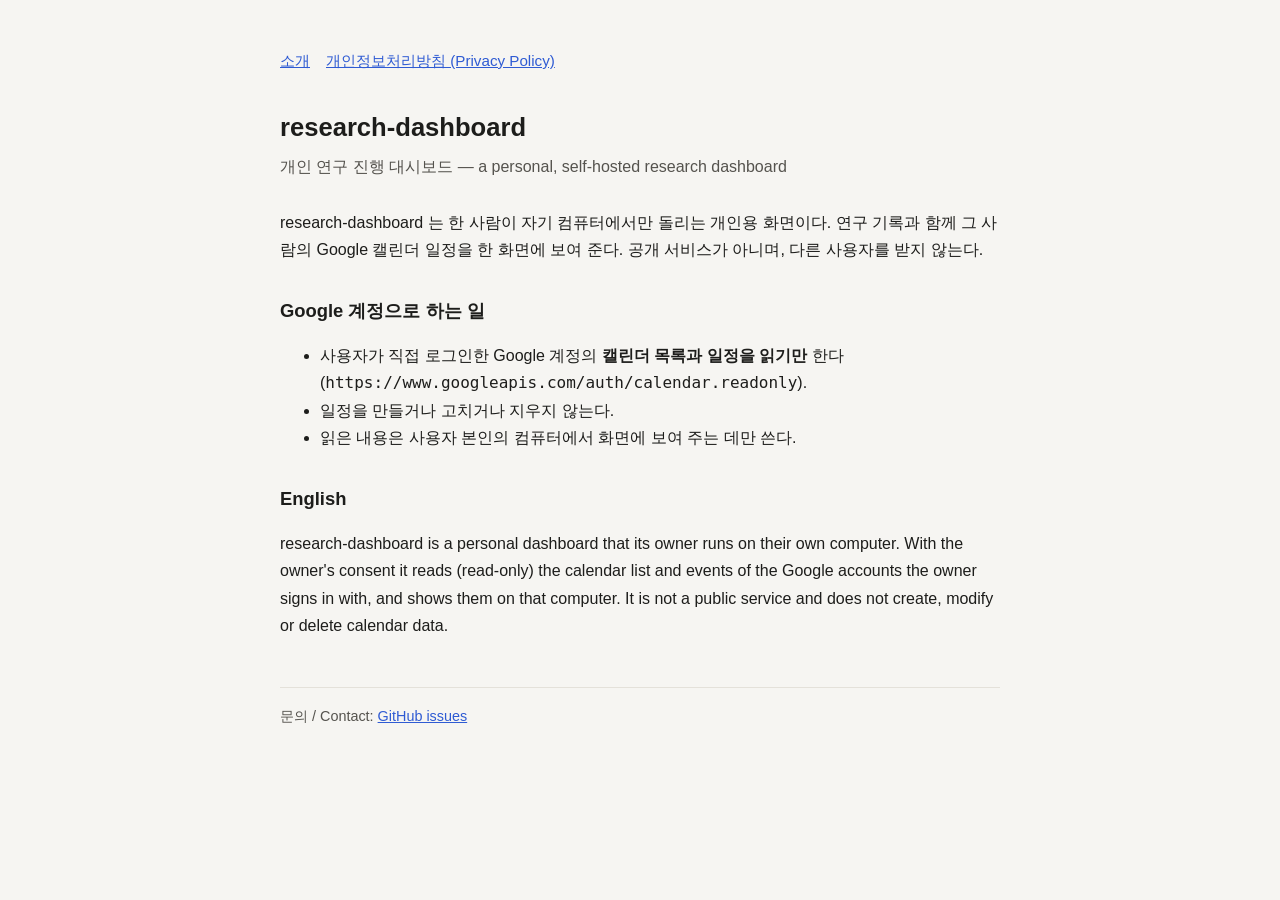
==== index.html @ a2034018 "Home and privacy policy pages for the research-dashboard Google OAuth consent screen Co-Authored-By:" ====
<!doctype html>
<html lang="ko">
<head>
<meta charset="utf-8"><meta name="viewport" content="width=device-width, initial-scale=1">
<title>research-dashboard</title>
<link rel="stylesheet" href="style.css">
</head>
<body><main>
<nav><a href="./">소개</a><a href="privacy.html">개인정보처리방침 (Privacy Policy)</a></nav>
<h1>research-dashboard</h1>
<p class="sub">개인 연구 진행 대시보드 — a personal, self-hosted research dashboard</p>

<p>research-dashboard 는 한 사람이 자기 컴퓨터에서만 돌리는 개인용 화면이다. 연구 기록과 함께
그 사람의 Google 캘린더 일정을 한 화면에 보여 준다. 공개 서비스가 아니며, 다른 사용자를 받지 않는다.</p>

<h2>Google 계정으로 하는 일</h2>
<ul>
  <li>사용자가 직접 로그인한 Google 계정의 <b>캘린더 목록과 일정을 읽기만</b> 한다
    (<code>https://www.googleapis.com/auth/calendar.readonly</code>).</li>
  <li>일정을 만들거나 고치거나 지우지 않는다.</li>
  <li>읽은 내용은 사용자 본인의 컴퓨터에서 화면에 보여 주는 데만 쓴다.</li>
</ul>

<h2>English</h2>
<p>research-dashboard is a personal dashboard that its owner runs on their own computer. With the owner's consent it reads
(read-only) the calendar list and events of the Google accounts the owner signs in with, and shows them on that computer.
It is not a public service and does not create, modify or delete calendar data.</p>

<footer>문의 / Contact: <a href="https://github.com/thwan11/research-dashboard-app/issues">GitHub issues</a></footer>
</main></body>
</html>
---- style.css ----
:root { --bg: #f6f5f2; --ink: #1d1d1b; --ink2: #55534e; --line: #e4e1da; --accent: #2f5bd3; }
@media (prefers-color-scheme: dark) { :root { --bg: #161615; --ink: #ecebe6; --ink2: #b4b1a8; --line: #34332f; --accent: #86a6ff; } }
body { margin: 0; background: var(--bg); color: var(--ink); font: 16px/1.7 -apple-system, "Segoe UI", "Malgun Gothic", sans-serif; }
main { max-width: 720px; margin: 0 auto; padding: 48px 16px 80px; }
h1 { font-size: 1.6rem; margin: 0 0 4px; } h2 { font-size: 1.15rem; margin: 32px 0 6px; }
.sub { color: var(--ink2); margin: 0 0 28px; } a { color: var(--accent); }
nav { display: flex; gap: 16px; margin-bottom: 32px; font-size: .95rem; }
footer { margin-top: 48px; padding-top: 16px; border-top: 1px solid var(--line); color: var(--ink2); font-size: .9rem; }
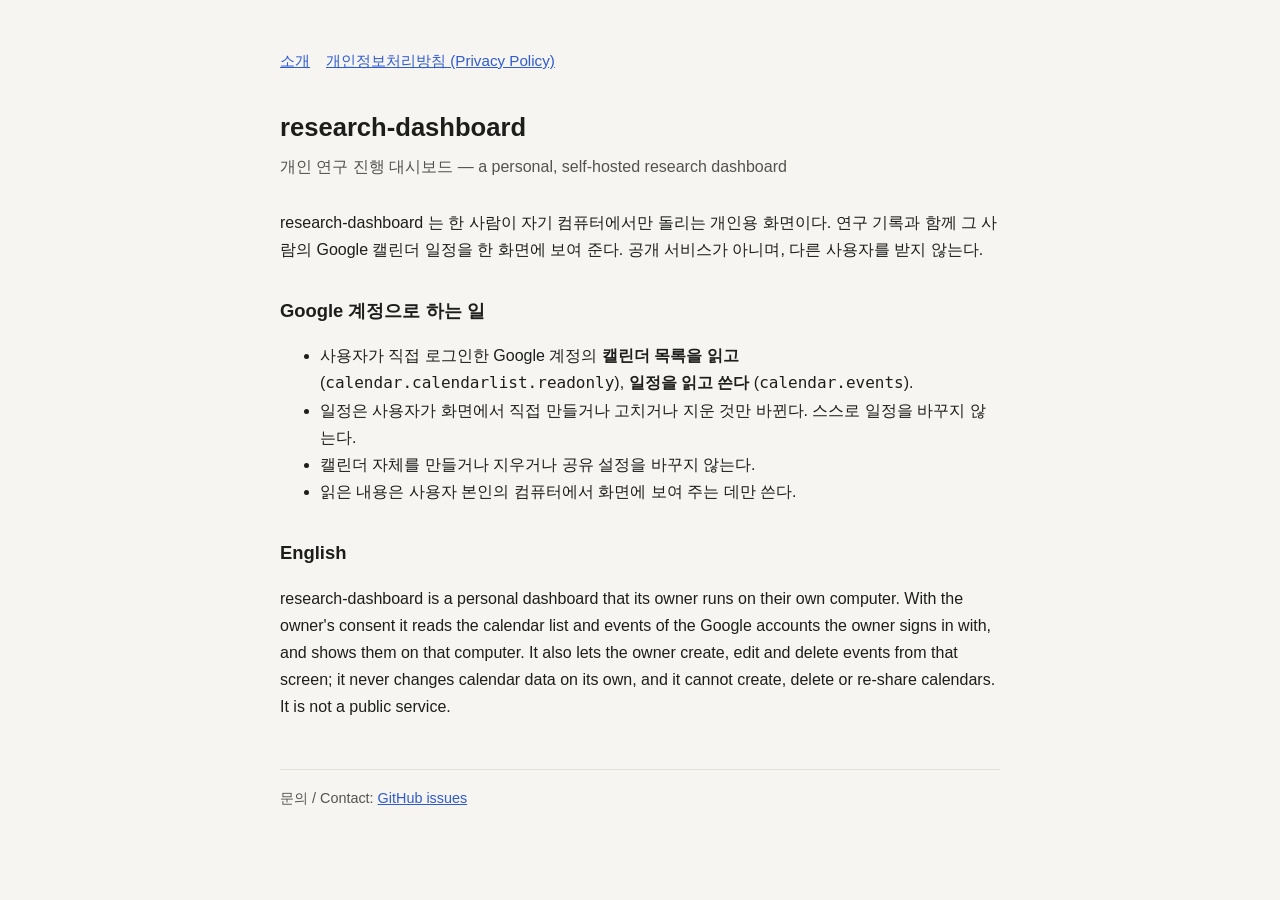
==== commit 04f01dea: "Pages: dashboard can now create, edit and delete events the owner chooses (calendar.events), never o" ====
--- a/index.html
+++ b/index.html
@@ -15,16 +15,18 @@
 
 <h2>Google 계정으로 하는 일</h2>
 <ul>
-  <li>사용자가 직접 로그인한 Google 계정의 <b>캘린더 목록과 일정을 읽기만</b> 한다
-    (<code>https://www.googleapis.com/auth/calendar.readonly</code>).</li>
-  <li>일정을 만들거나 고치거나 지우지 않는다.</li>
+  <li>사용자가 직접 로그인한 Google 계정의 <b>캘린더 목록을 읽고</b>
+    (<code>calendar.calendarlist.readonly</code>), <b>일정을 읽고 쓴다</b> (<code>calendar.events</code>).</li>
+  <li>일정은 사용자가 화면에서 직접 만들거나 고치거나 지운 것만 바뀐다. 스스로 일정을 바꾸지 않는다.</li>
+  <li>캘린더 자체를 만들거나 지우거나 공유 설정을 바꾸지 않는다.</li>
   <li>읽은 내용은 사용자 본인의 컴퓨터에서 화면에 보여 주는 데만 쓴다.</li>
 </ul>
 
 <h2>English</h2>
 <p>research-dashboard is a personal dashboard that its owner runs on their own computer. With the owner's consent it reads
-(read-only) the calendar list and events of the Google accounts the owner signs in with, and shows them on that computer.
-It is not a public service and does not create, modify or delete calendar data.</p>
+the calendar list and events of the Google accounts the owner signs in with, and shows them on that computer.
+It also lets the owner create, edit and delete events from that screen; it never changes calendar data on its own,
+and it cannot create, delete or re-share calendars. It is not a public service.</p>
 
 <footer>문의 / Contact: <a href="https://github.com/thwan11/research-dashboard-app/issues">GitHub issues</a></footer>
 </main></body>
